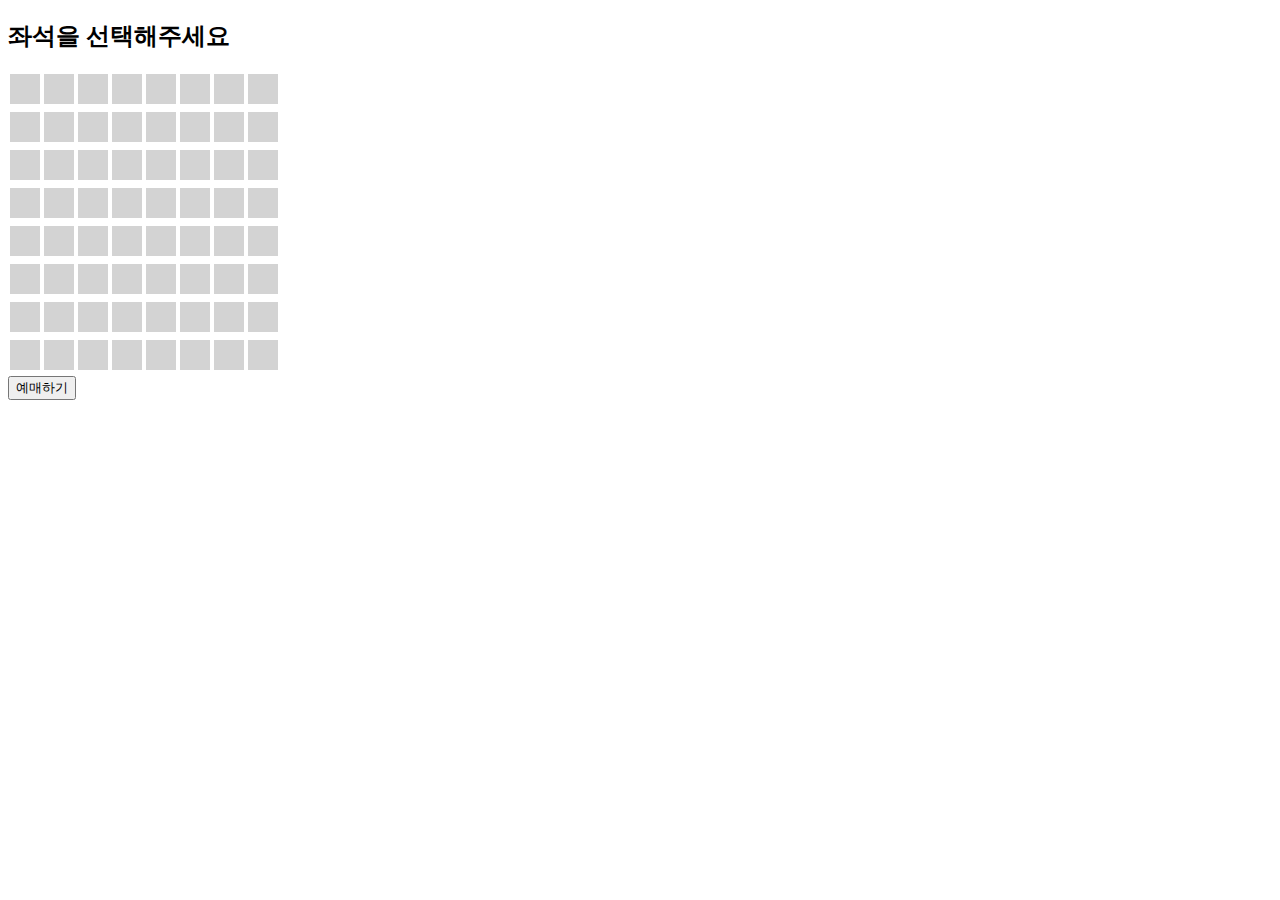
==== booking.html @ cf15493a "업데이트" ====
<!DOCTYPE html>
<html>
<head>
  <title>영화관 좌석 예매</title>
  <style>
    .seat {
      width: 30px;
      height: 30px;
      margin: 2px;
      background-color: lightgray;
      display: inline-block;
      cursor: pointer;
    }

    .selected {
      background-color: black;
    }
  </style>
</head>
<body>
  <h2>좌석을 선택해주세요</h2>
  <div id="seatMap">
    <!-- 좌석들이 동적으로 생성될 공간 -->
  </div>
  <button onclick="reserveSeats()">예매하기</button>
  <script src="js/seats.js"></script>
</body>
</html>
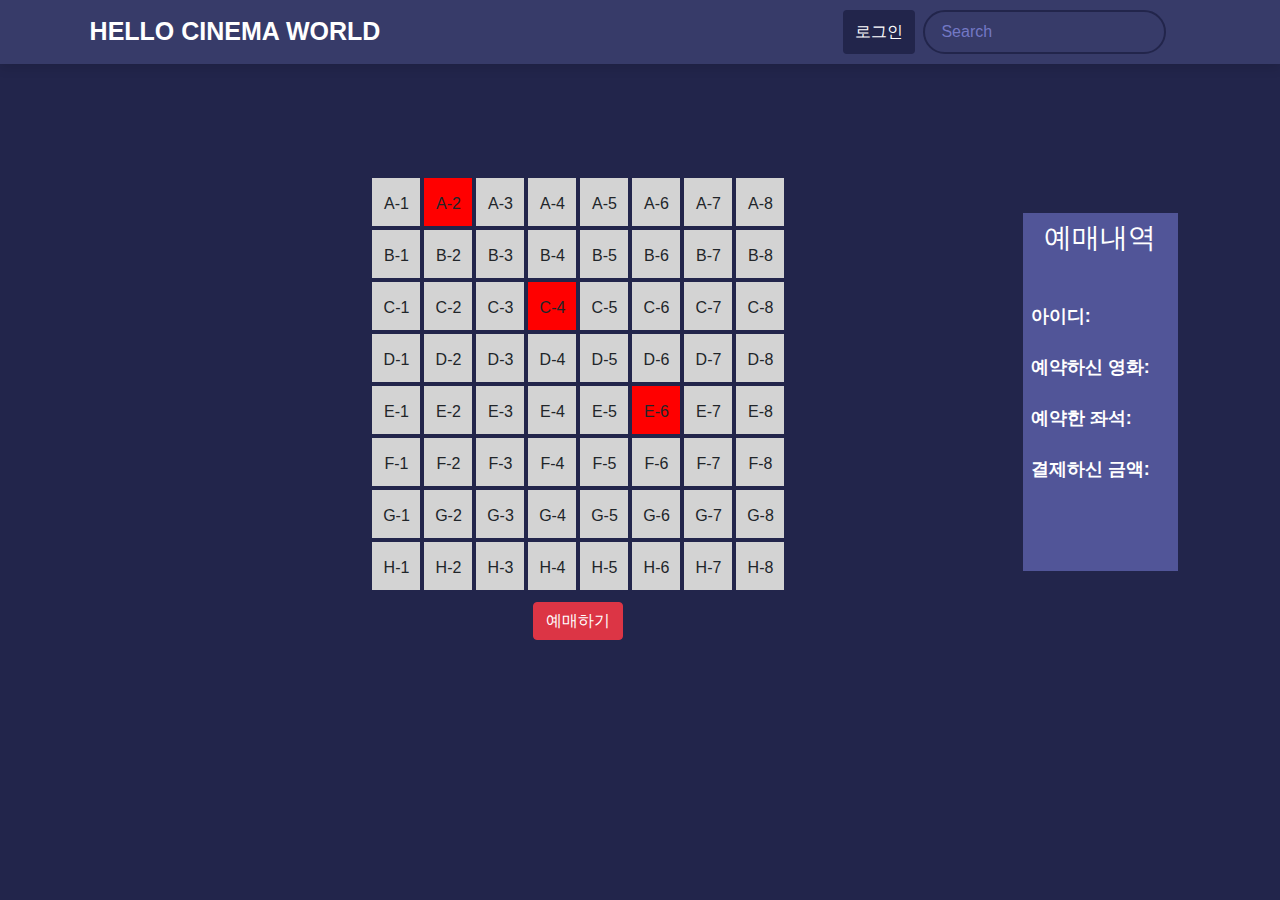
==== commit 0acbcb03: "v_1.0" ====
--- a/booking.html
+++ b/booking.html
@@ -1,28 +1,145 @@
-<!DOCTYPE html>
-<html>
-<head>
-  <title>영화관 좌석 예매</title>
-  <style>
-    .seat {
-      width: 30px;
-      height: 30px;
-      margin: 2px;
-      background-color: lightgray;
-      display: inline-block;
-      cursor: pointer;
-    }
-
-    .selected {
-      background-color: black;
-    }
-  </style>
-</head>
-<body>
-  <h2>좌석을 선택해주세요</h2>
-  <div id="seatMap">
-    <!-- 좌석들이 동적으로 생성될 공간 -->
-  </div>
-  <button onclick="reserveSeats()">예매하기</button>
-  <script src="js/seats.js"></script>
-</body>
-</html>
+<!DOCTYPE html>
+<html>
+  <head>
+    <meta charset="utf-8" />
+    <meta http-equiv="X-UA-Compatible" content="IE=edge" />
+    <title>My Project</title>
+    <meta name="viewport" content="width=device-width, initial-scale=1" />
+    <link
+      rel="stylesheet"
+      type="text/css"
+      media="screen"
+      href="style/booking.css"
+    />
+    <link
+      rel="stylesheet"
+      href="https://maxcdn.bootstrapcdn.com/bootstrap/4.5.2/css/bootstrap.min.css"
+    />
+  </head>
+
+  <body>
+    <div id="title">
+      <header id="big" class="d-flex">
+        <a href="index.html" class="logo">HELLO CINEMA WORLD</a>
+        <div id="welcome-txt"></div>
+
+        <div class="nav-buttons d-flex flex-row row-gap-4">
+          <div class="button-group me-2">
+            <button
+              type="button"
+              class="btn btn-dark"
+              data-bs-toggle="modal"
+              data-bs-target="#staticBackdrop"
+              id="loginbar"
+            >
+              로그인
+            </button>
+          </div>
+          <div
+            class="modal fade"
+            id="staticBackdrop"
+            data-bs-backdrop="static"
+            data-bs-keyboard="false"
+            tabindex="-1"
+            aria-labelledby="staticBackdropLabel"
+            aria-hidden="true"
+          >
+            <div class="modal-dialog">
+              <div class="modal-content">
+                <div class="modal-header">
+                  <h1 class="modal-title fs-5" id="staticBackdropLabel">
+                    로그인
+                  </h1>
+                  <button
+                    type="button"
+                    class="btn-close"
+                    data-bs-dismiss="modal"
+                    aria-label="Close"
+                  ></button>
+                </div>
+                <div class="modal-body">
+                  <form action="index.html" method="text">
+                    <div>
+                      <label for="username">계정을 입력해주세요 : </label>
+                      <input
+                        type="text"
+                        name="username"
+                        placeholder="username"
+                      />
+                      <span></span>
+                    </div>
+                    <div>
+                      <label for="password">비밀번호를 입력해주세요 : </label>
+                      <input
+                        type="password"
+                        name="password"
+                        placeholder="password"
+                      />
+                      <span></span>
+                    </div>
+                  </form>
+                </div>
+                <div class="modal-footer">
+                  <button
+                    type="button"
+                    class="btn btn-secondary"
+                    data-bs-dismiss="modal"
+                  >
+                    Close
+                  </button>
+                  <button type="button" class="btn btn-primary" id="log-in">
+                    Log-in
+                  </button>
+                </div>
+              </div>
+            </div>
+          </div>
+          <form id="form" class="mx-2">
+            <input
+              type="text"
+              placeholder="Search"
+              id="search"
+              class="search"
+            />
+          </form>
+        </div>
+      </header>
+    </div>
+
+    <div class="booking-wrapper">
+      <div id="screen"></div>
+
+      <div class="booking-seat">
+        <div id="seatMap">
+          <!-- 좌석들이 동적으로 생성될 공간 -->
+        </div>
+        <button
+          type="button"
+          id="book_btn"
+          class="btn btn-danger mx-auto"
+          onclick="reserveSeats()"
+        >
+          예매하기
+        </button>
+      </div>
+      <div class="d-flex flex-column text-white book-wrap">
+        <h3 class="text-center p-2">예매내역</h3>
+        <div class="p-2" id="book_modal ">
+          <ul id="book_list">
+            <li><span>아이디:</span></li>
+            <li><span>예약하신 영화:</span></li>
+            <li><span>예약한 좌석:</span></li>
+            <li><span>결제하신 금액:</span></li>
+          </ul>
+          <img
+            src="https://res.cloudinary.com/dyhnnmhcf/image/upload/v1686233773/%E1%84%89%E1%85%B3%E1%84%8F%E1%85%B3%E1%84%85%E1%85%B5%E1%86%AB%E1%84%89%E1%85%A3%E1%86%BA_2023-06-08_%E1%84%8B%E1%85%A9%E1%84%92%E1%85%AE_11.15.55_kvyuzv.png"
+            alt=""
+            class="image-book"
+          />
+        </div>
+      </div>
+    </div>
+
+    <script src="js/booking.js"></script>
+  </body>
+</html>
--- a/style/booking.css
+++ b/style/booking.css
@@ -0,0 +1,229 @@
+:root {
+  --primary-color: #22254b;
+  --secondary-color: #373b69;
+}
+* {
+  margin: 0;
+  padding: 0;
+  box-sizing: border-box;
+  font-family: Arial, Helvetica, sans-serif;
+  text-transform: capitalize;
+  text-decoration: none;
+  list-style: none;
+}
+
+header {
+  display: flex;
+  top: 0;
+  left: 0;
+  right: 0;
+  background: var(--secondary-color);
+  box-shadow: 0 5px 10px rgba(0, 0, 0, 0.1);
+  padding: 10px 7%;
+  align-items: center;
+  justify-content: center;
+  z-index: 14;
+}
+
+.booking-wrapper {
+  width: 100%;
+  display: flex;
+  flex-direction: row;
+  justify-content: space-around;
+  align-items: center;
+  margin-top: 5rem;
+  margin-left: 1rem;
+}
+
+.booking-seat {
+  display: flex;
+  flex-direction: column;
+  justify-content: center;
+  margin: 2rem 0 0 0;
+}
+
+a {
+  text-decoration: none !important;
+}
+
+a:hover {
+  color: white !important;
+}
+
+#movie_url {
+  width: 22rem;
+}
+
+.booking-seat button {
+  margin-top: 0.6rem !important;
+}
+
+#book_modal {
+  width: 25rem;
+  height: 30rem;
+  padding: 2rem;
+}
+
+#welcome-txt {
+  display: inline;
+}
+#welcome {
+  display: inline;
+}
+
+body {
+  min-height: 100vh;
+  background-color: var(--primary-color) !important;
+}
+
+#loginedId {
+  color: yellow;
+  font-weight: bold;
+}
+
+header {
+  top: 0;
+  left: 0;
+  right: 0;
+  background: var(--secondary-color);
+  box-shadow: 0 5px 10px rgba(0, 0, 0, 0.1);
+  padding: 10px 7%;
+  display: flex;
+  align-items: center;
+  justify-content: space-between;
+  z-index: 1000;
+}
+
+header .logo {
+  font-weight: bolder;
+  font-size: 25px;
+  color: #fff;
+  text-decoration: none !important;
+}
+
+.welcome {
+  line-height: 2.5;
+  color: yellow;
+}
+
+.logout {
+  line-height: 0;
+  margin-right: 20rem;
+}
+
+#loginbar {
+  right: 400px;
+  background-color: var(--primary-color);
+  border: none;
+  width: auto;
+  height: auto;
+}
+
+#signbar {
+  text-decoration: none;
+  color: #fff;
+  background-color: var(--primary-color);
+  display: flex;
+  box-sizing: border-box;
+  border: 6px solid;
+  text-align: center;
+  border-radius: 5px;
+  border-color: var(--primary-color);
+  right: 320px;
+  width: auto;
+  height: auto;
+}
+
+#big p {
+  font-size: larger;
+  color: white;
+  margin: 0;
+}
+
+#log-in {
+  margin: 20px;
+  padding: 10px;
+  width: 100px;
+  border: none;
+  outline: none;
+  cursor: pointer;
+  border-radius: 5px;
+  font-size: 10px;
+  font-weight: bold;
+  color: whitesmoke;
+  background: linear-gradient(90deg, #22254b, #fff);
+}
+#welcome-txt {
+  display: flex;
+  width: fit-content;
+}
+.button-group {
+  display: flex;
+  flex-direction: row;
+  gap: 1rem !important;
+}
+
+.seat {
+  width: 3rem;
+  height: 3rem;
+  margin: 2px;
+  text-align: center;
+  line-height: 3.25;
+  background-color: lightgray;
+  display: inline-block;
+  cursor: pointer;
+}
+
+.selected {
+  background-color: black;
+}
+
+.reserved {
+  background-color: red;
+  cursor: not-allowed;
+}
+
+.search {
+  background-color: transparent;
+  border: 2px solid var(--primary-color);
+  padding: 0.5rem 1rem;
+  border-radius: 50px;
+  font-size: 1rem;
+  color: #fff;
+  font-family: inherit;
+  width: fit-content;
+  margin-right: 1rem;
+  max-width: 300px;
+}
+
+.search:focus {
+  outline: 0;
+  background-color: var(--primary-color);
+}
+
+.search::placeholder {
+  color: #7378c5;
+}
+
+.book-wrap {
+  background-color: #515598 !important;
+}
+
+#book_list {
+  color: white;
+  font-size: large;
+}
+
+#book_list li {
+  margin-top: 1.5rem;
+}
+
+.image-book {
+  display: flex;
+  margin-top: 4rem;
+  margin-bottom: 1rem;
+}
+#book_list li span {
+  margin-right: 1.25rem;
+  font-weight: bold;
+}
